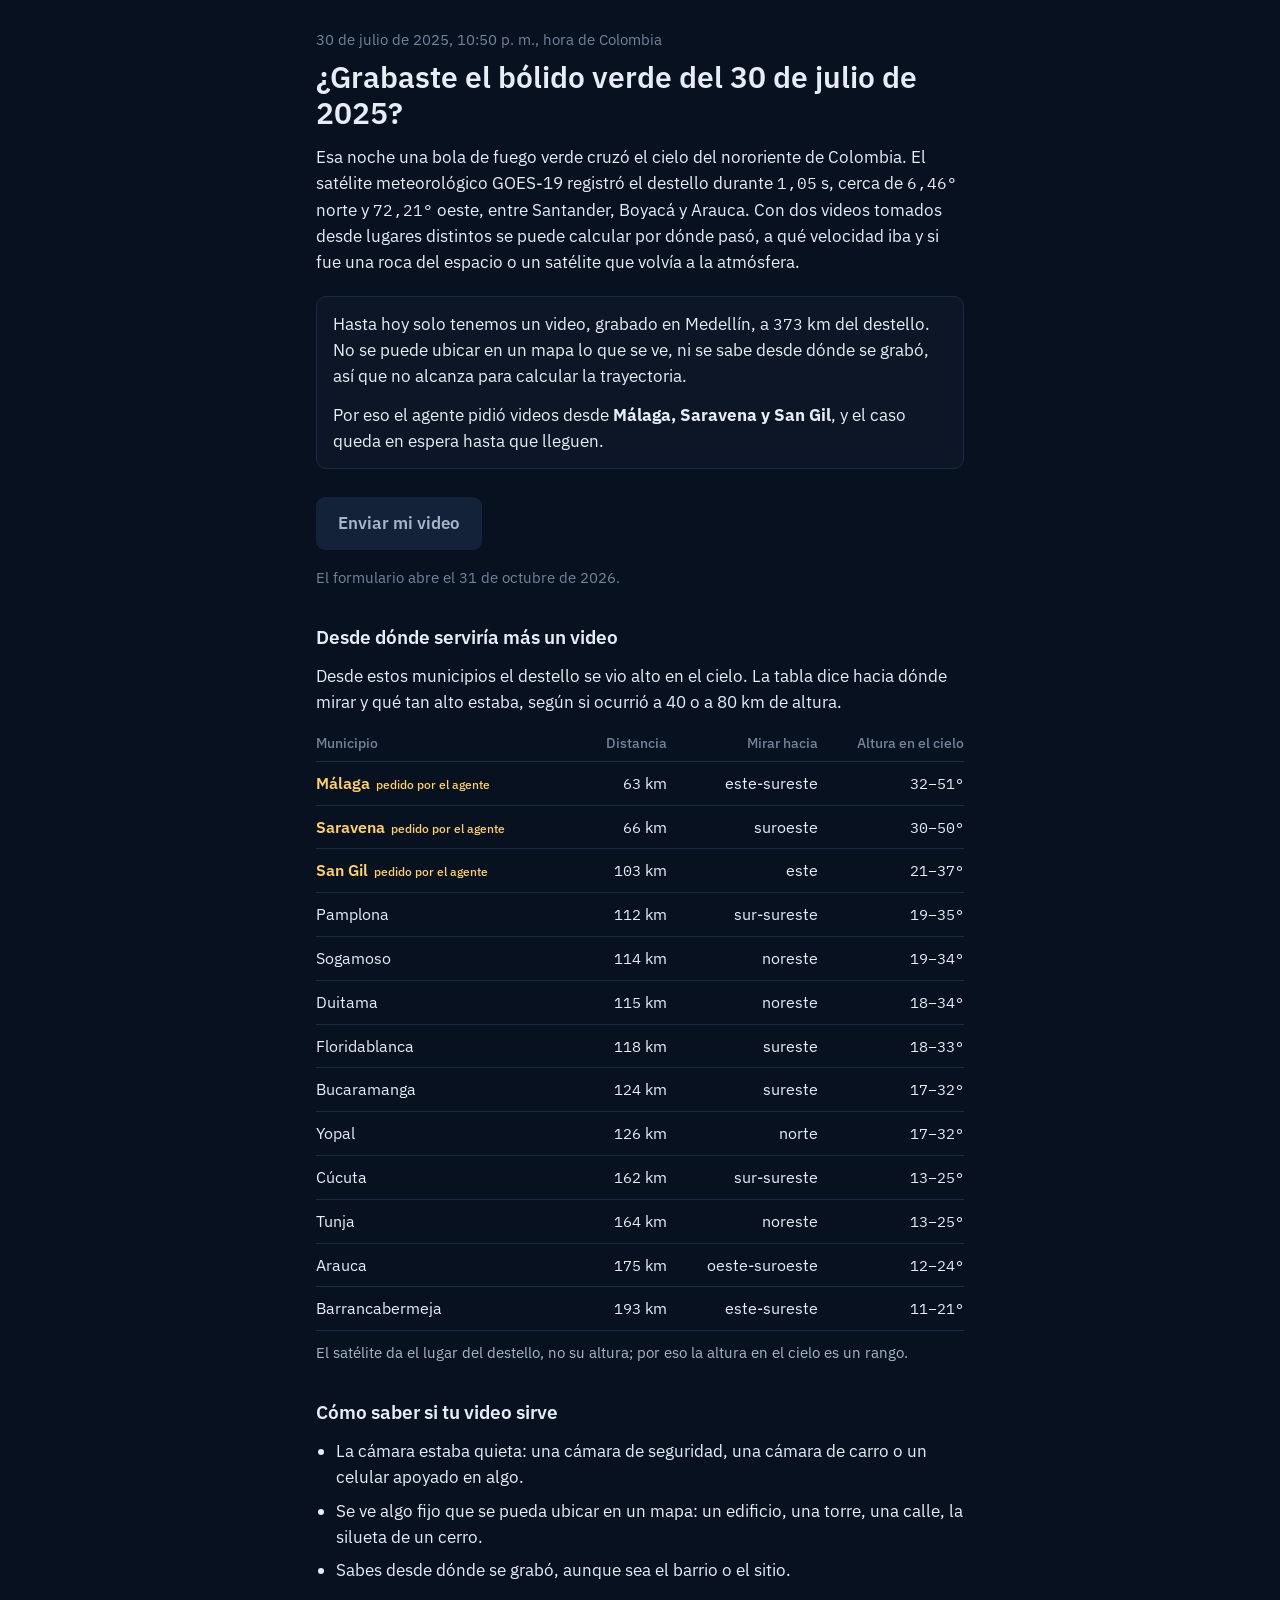
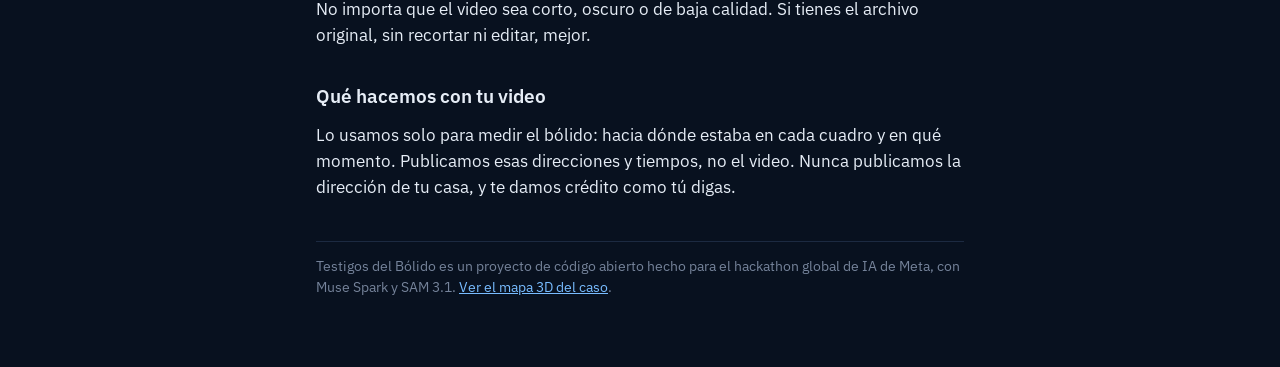
==== web/enviar.html @ 01d88acb "Witness page in Spanish (web/enviar.html): what happened, what the agent asked for and from where, h" ====
<!doctype html>
<html lang="es">
<head>
<meta charset="utf-8">
<meta name="viewport" content="width=device-width, initial-scale=1">
<title>¿Grabaste el bólido?</title>
<meta name="description" content="Si grabaste el bólido verde del 30 de julio de 2025 en Colombia, tu video puede ayudar a calcular su trayectoria y saber si fue un meteoro o un satélite.">
<link rel="preconnect" href="https://fonts.googleapis.com">
<link rel="preconnect" href="https://fonts.gstatic.com" crossorigin>
<link rel="stylesheet" href="https://fonts.googleapis.com/css2?family=IBM+Plex+Mono:wght@400;500&family=IBM+Plex+Sans:wght@400;500;600&display=swap">
<style>
:root {
  color-scheme: dark;
  --bg: #08111f; --surface: #0d1626; --raise: #132238; --line: #1c2a41;
  --ink: #e6edf6; --ink-2: #a8b5c7; --ink-3: #75839a; --accent: #78bcff; --asked: #ffd166;
  --sans: "IBM Plex Sans", system-ui, -apple-system, "Segoe UI", sans-serif;
  --mono: "IBM Plex Mono", ui-monospace, "SF Mono", Menlo, monospace;
}
* { box-sizing: border-box; }
html, body { margin: 0; background: var(--bg); color: var(--ink); font: 17px/1.55 var(--sans); }
main { max-width: 680px; margin: 0 auto; padding: 28px 16px 56px; }
h1 { font-size: 30px; line-height: 1.18; font-weight: 600; margin: 0 0 14px; }
h2 { font-size: 19px; font-weight: 600; margin: 34px 0 10px; }
p { margin: 0 0 12px; }
a { color: var(--accent); }
.when { color: var(--ink-3); font-size: 15px; margin: 0 0 8px; }
.num { font-family: var(--mono); font-size: 0.94em; }
.status { background: var(--surface); border: 1px solid var(--line); border-radius: 10px; padding: 14px 16px; margin: 20px 0; }
.status p:last-child { margin: 0; }
.send { display: inline-block; margin: 8px 0 4px; padding: 13px 22px; border-radius: 9px; background: var(--accent); color: #06101e;
  font-weight: 600; text-decoration: none; }
.send[aria-disabled="true"] { background: var(--raise); color: var(--ink-2); cursor: default; }
.soon { color: var(--ink-3); font-size: 15px; }
table { width: 100%; border-collapse: collapse; font-size: 16px; }
th { text-align: left; font-weight: 500; color: var(--ink-3); font-size: 14px; padding: 6px 8px 6px 0; border-bottom: 1px solid var(--line); }
td { padding: 9px 8px 9px 0; border-bottom: 1px solid var(--line); vertical-align: top; }
td.r, th.r { text-align: right; padding-right: 0; }
tr.asked td:first-child { color: var(--asked); font-weight: 600; }
.tag { display: inline-block; margin-left: 6px; font-size: 12px; font-weight: 500; color: var(--asked); }
ul { padding-left: 20px; margin: 0 0 12px; }
li { margin-bottom: 7px; }
.note { color: var(--ink-2); font-size: 15px; }
footer { margin-top: 40px; color: var(--ink-3); font-size: 14px; border-top: 1px solid var(--line); padding-top: 14px; }
</style>
</head>
<body>
<main>
  <p class="when" id="when">30 de julio de 2025, 10:50 p. m., hora de Colombia</p>
  <h1>¿Grabaste el bólido verde del 30 de julio de 2025?</h1>
  <p>Esa noche una bola de fuego verde cruzó el cielo del nororiente de Colombia. El satélite meteorológico GOES-19
  registró el destello <span id="flash"></span>. Con dos videos tomados desde lugares distintos se puede calcular por
  dónde pasó, a qué velocidad iba y si fue una roca del espacio o un satélite que volvía a la atmósfera.</p>

  <div class="status" id="status">
    <p>Hasta hoy solo tenemos un video, grabado en Medellín, y no alcanza para calcular la trayectoria.</p>
  </div>

  <p><a class="send" id="send" href="#" aria-disabled="true">Enviar mi video</a></p>
  <p class="soon" id="soon">El formulario abre el 31 de octubre de 2026.</p>

  <h2>Desde dónde serviría más un video</h2>
  <p>Desde estos municipios el destello se vio alto en el cielo. La tabla dice hacia dónde mirar y qué tan alto estaba,
  según si ocurrió a 40 o a 80 km de altura.</p>
  <table>
    <thead><tr><th>Municipio</th><th class="r">Distancia</th><th class="r">Mirar hacia</th><th class="r">Altura en el cielo</th></tr></thead>
    <tbody id="towns"></tbody>
  </table>
  <p class="note" style="margin-top:10px">El satélite da el lugar del destello, no su altura; por eso la altura en el cielo es un rango.</p>

  <h2>Cómo saber si tu video sirve</h2>
  <ul>
    <li>La cámara estaba quieta: una cámara de seguridad, una cámara de carro o un celular apoyado en algo.</li>
    <li>Se ve algo fijo que se pueda ubicar en un mapa: un edificio, una torre, una calle, la silueta de un cerro.</li>
    <li>Sabes desde dónde se grabó, aunque sea el barrio o el sitio.</li>
  </ul>
  <p>No importa que el video sea corto, oscuro o de baja calidad. Si tienes el archivo original, sin recortar ni
  editar, mejor.</p>

  <h2>Qué hacemos con tu video</h2>
  <p>Lo usamos solo para medir el bólido: hacia dónde estaba en cada cuadro y en qué momento. Publicamos esas
  direcciones y tiempos, no el video. Nunca publicamos la dirección de tu casa, y te damos crédito como tú digas.</p>

  <footer>
    <p>Testigos del Bólido es un proyecto de código abierto hecho para el hackathon global de IA de Meta, con
    Muse Spark y SAM 3.1. <a href="./">Ver el mapa 3D del caso</a>.</p>
  </footer>
</main>
<script src="enviar.js"></script>
</body>
</html>
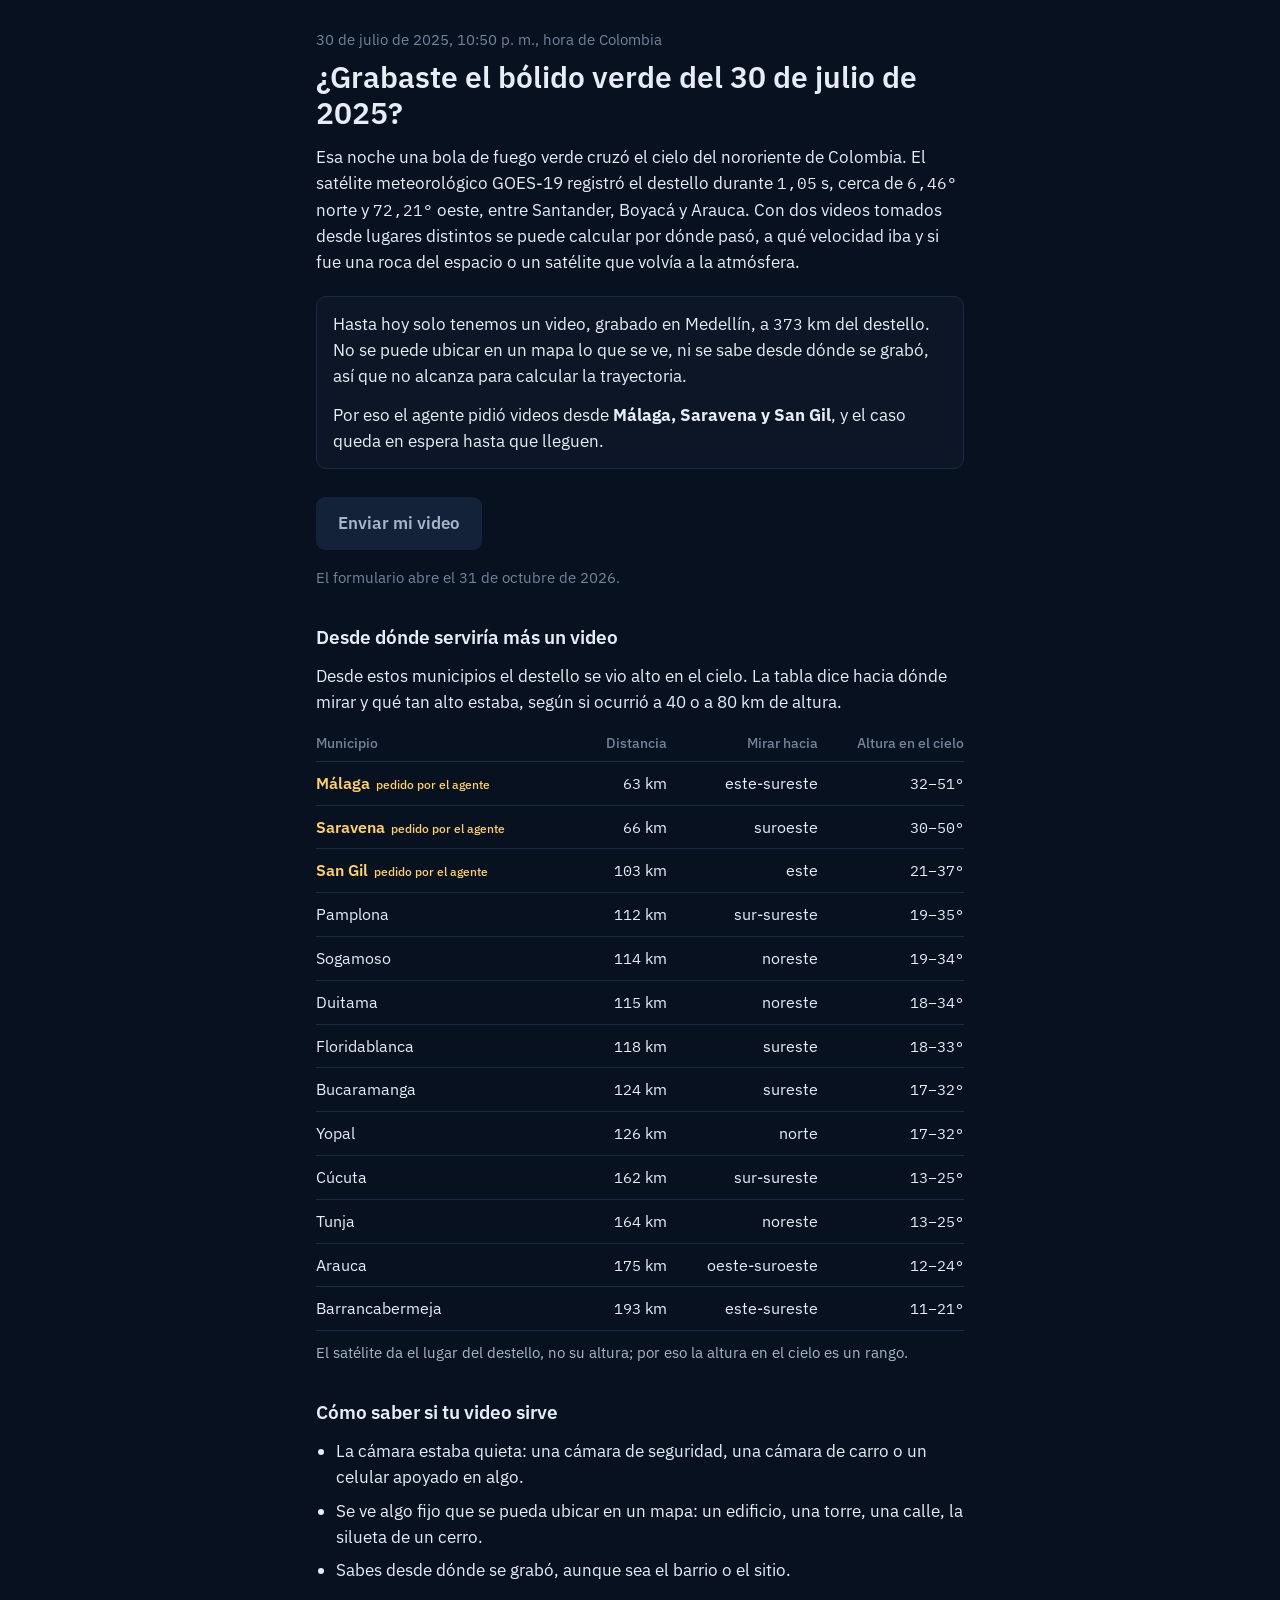
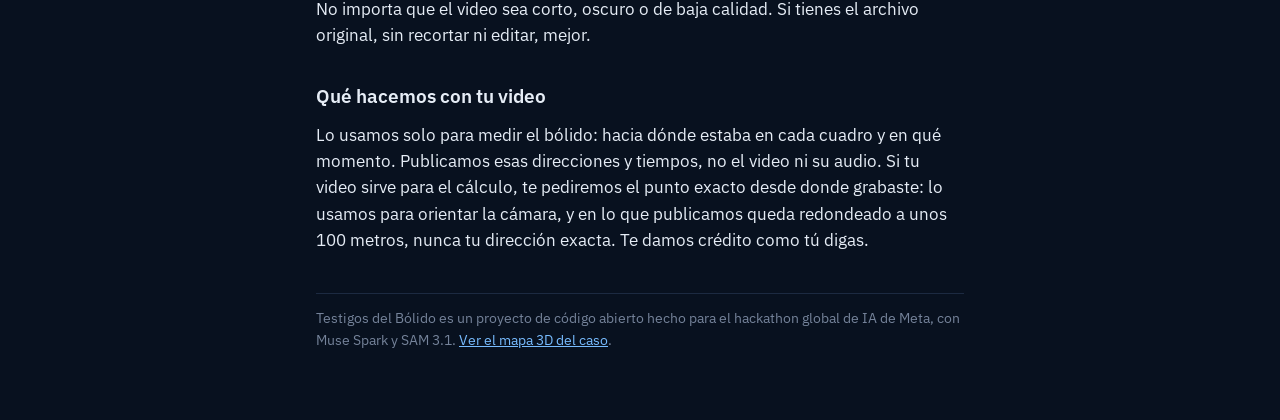
==== commit afbd445a: "Witness page: the privacy promise says what the method can keep, the filming spot published rounded " ====
--- a/web/enviar.html
+++ b/web/enviar.html
@@ -78,7 +78,9 @@
 
   <h2>Qué hacemos con tu video</h2>
   <p>Lo usamos solo para medir el bólido: hacia dónde estaba en cada cuadro y en qué momento. Publicamos esas
-  direcciones y tiempos, no el video. Nunca publicamos la dirección de tu casa, y te damos crédito como tú digas.</p>
+  direcciones y tiempos, no el video ni su audio. Si tu video sirve para el cálculo, te pediremos el punto exacto
+  desde donde grabaste: lo usamos para orientar la cámara, y en lo que publicamos queda redondeado a unos 100 metros,
+  nunca tu dirección exacta. Te damos crédito como tú digas.</p>
 
   <footer>
     <p>Testigos del Bólido es un proyecto de código abierto hecho para el hackathon global de IA de Meta, con
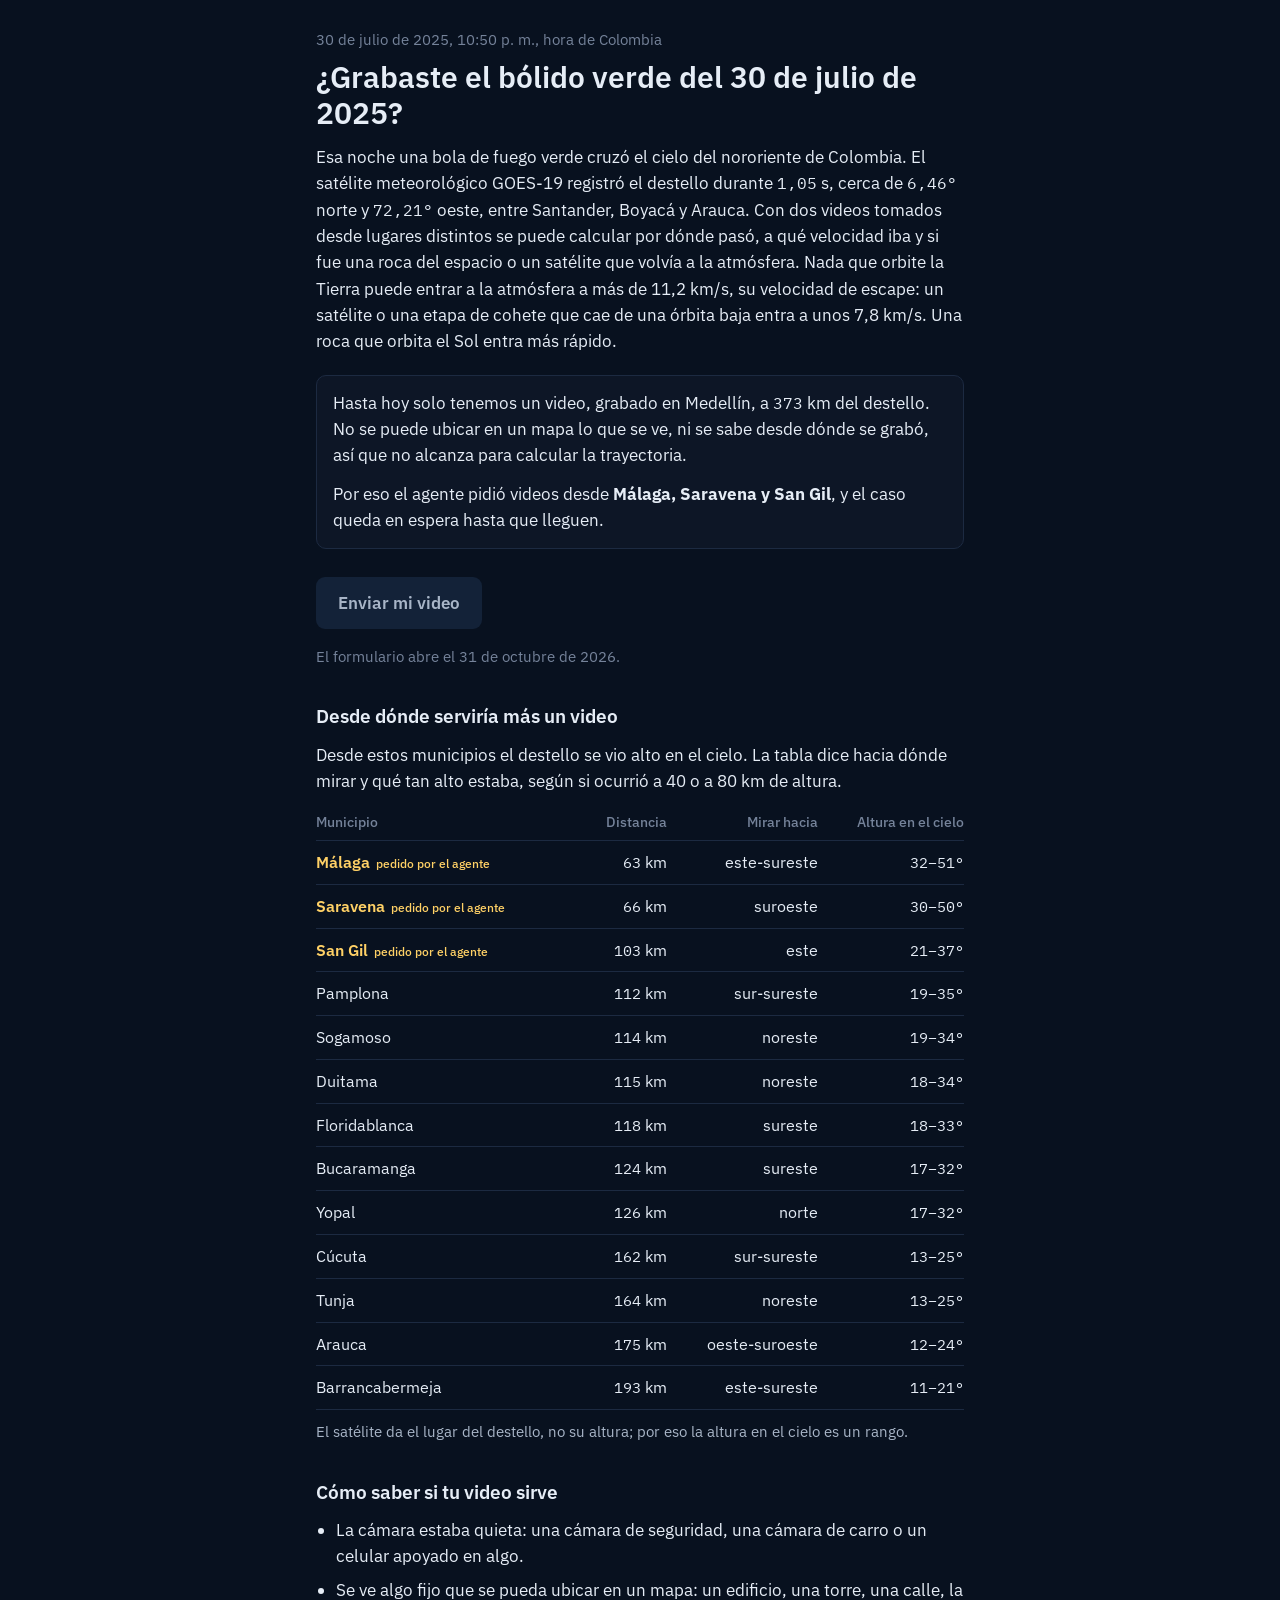
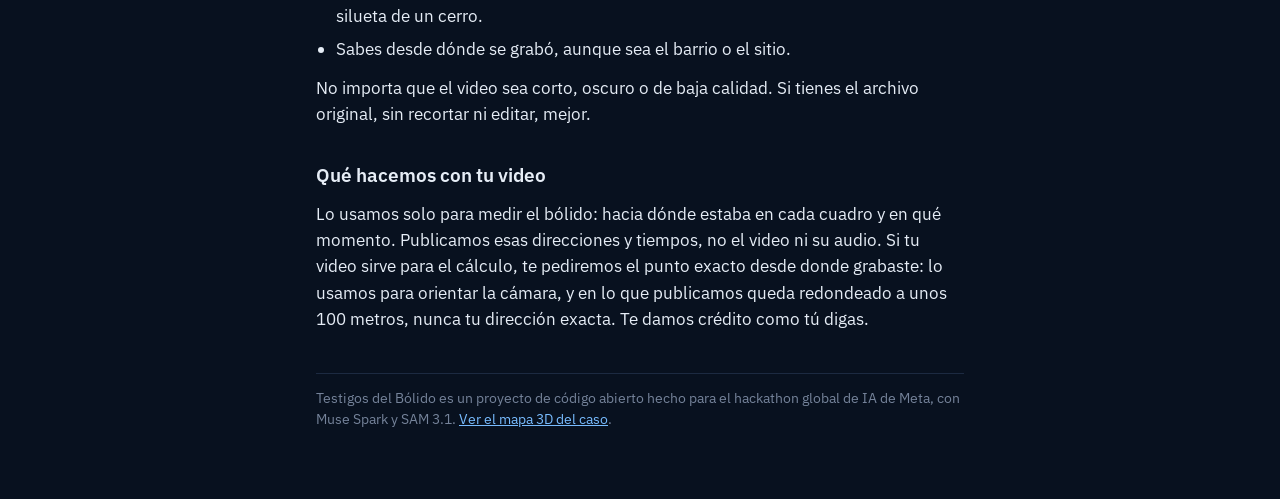
==== commit 1fa75a2e: "Everyday terms: the stretch the two Chelyabinsk cameras saw is 246 km long, about as far as Bogotá i" ====
--- a/web/enviar.html
+++ b/web/enviar.html
@@ -49,7 +49,9 @@
   <h1>¿Grabaste el bólido verde del 30 de julio de 2025?</h1>
   <p>Esa noche una bola de fuego verde cruzó el cielo del nororiente de Colombia. El satélite meteorológico GOES-19
   registró el destello <span id="flash"></span>. Con dos videos tomados desde lugares distintos se puede calcular por
-  dónde pasó, a qué velocidad iba y si fue una roca del espacio o un satélite que volvía a la atmósfera.</p>
+  dónde pasó, a qué velocidad iba y si fue una roca del espacio o un satélite que volvía a la atmósfera. Nada que orbite la
+  Tierra puede entrar a la atmósfera a más de 11,2 km/s, su velocidad de escape: un satélite o una etapa de cohete que cae
+  de una órbita baja entra a unos 7,8 km/s. Una roca que orbita el Sol entra más rápido.</p>
 
   <div class="status" id="status">
     <p>Hasta hoy solo tenemos un video, grabado en Medellín, y no alcanza para calcular la trayectoria.</p>
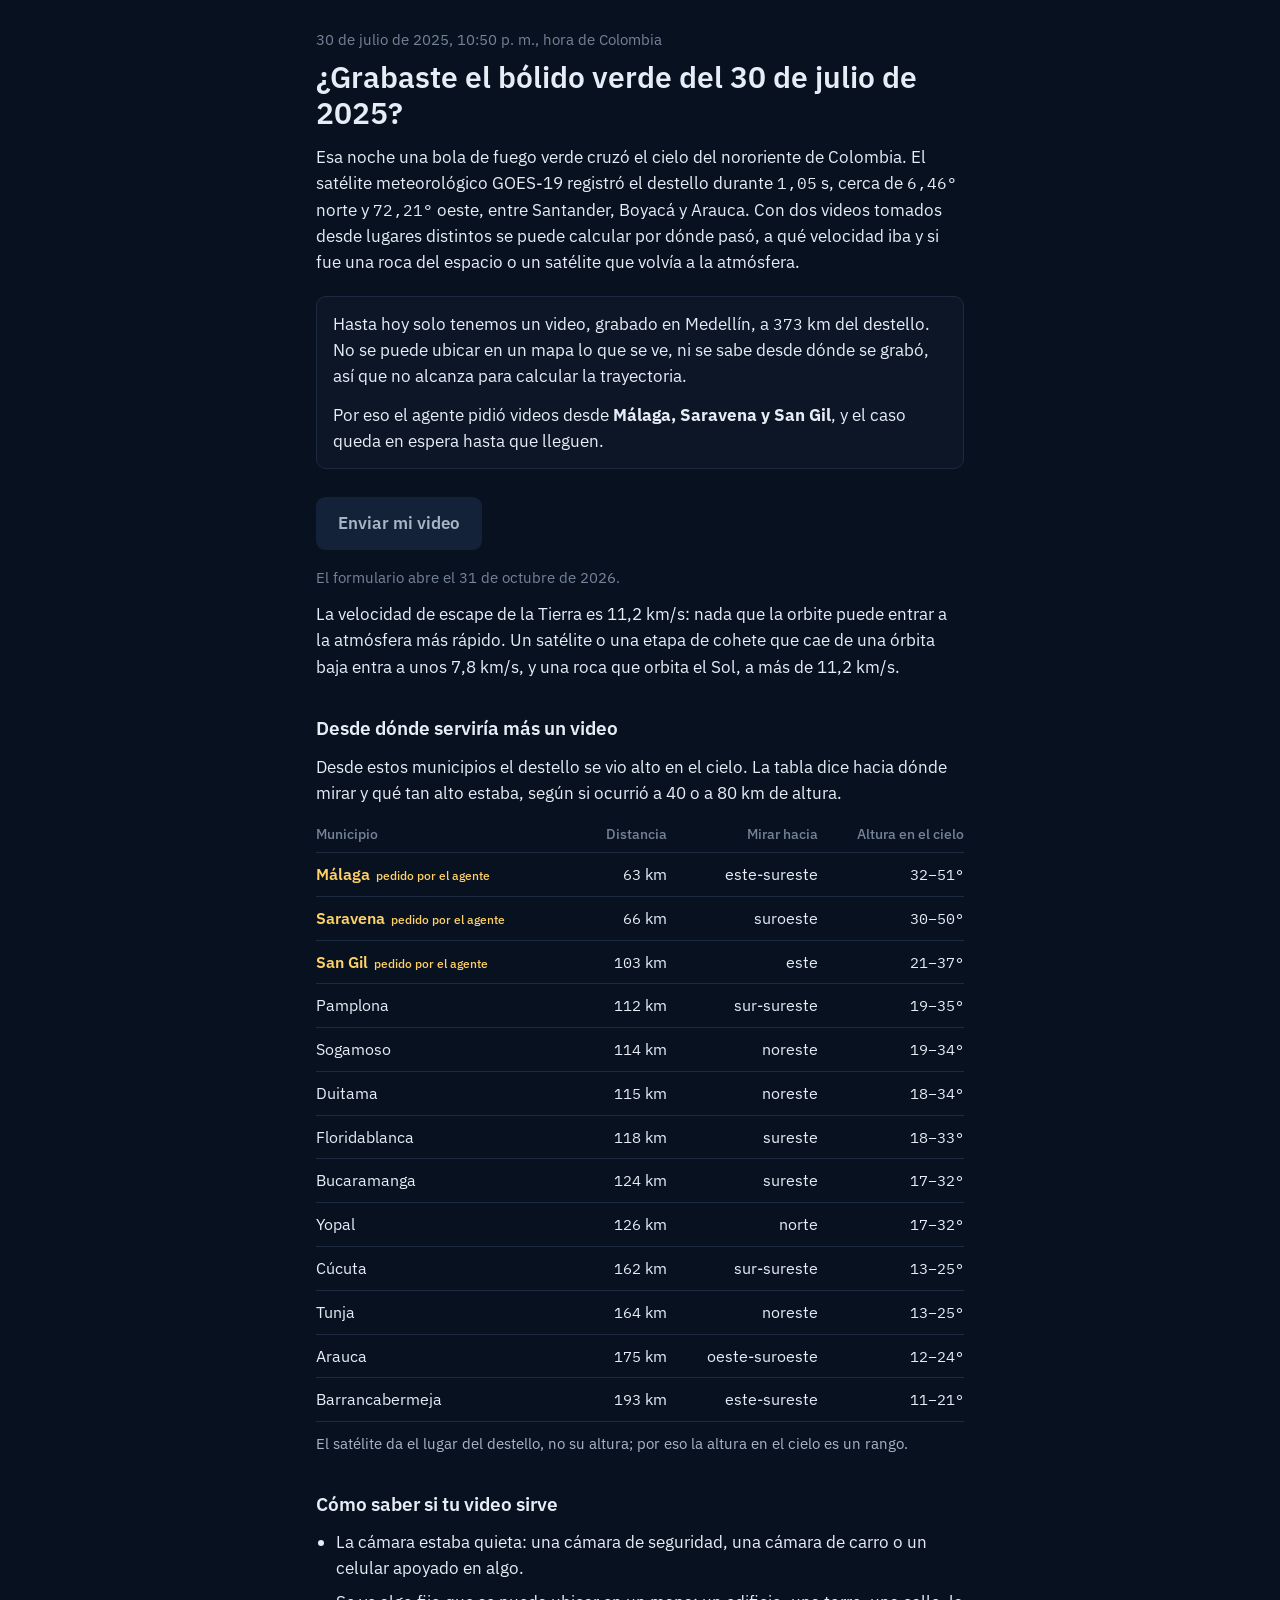
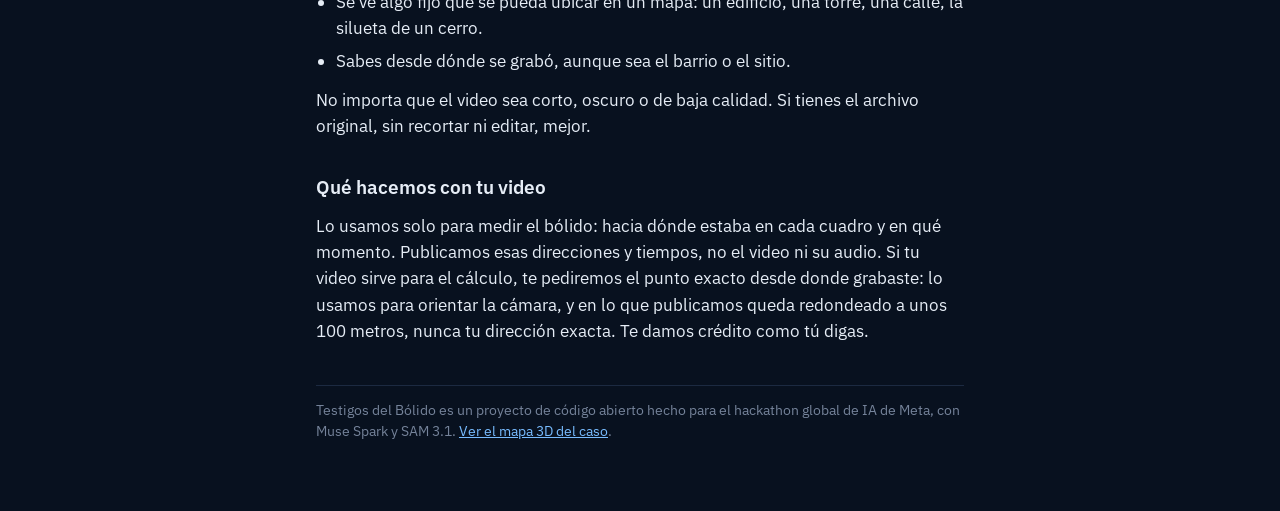
==== commit 4847fad8: "Everyday terms, after an independent check: the 246 km stretch is set beside the 13.7 s Kamensk-Ural" ====
--- a/web/enviar.html
+++ b/web/enviar.html
@@ -49,9 +49,7 @@
   <h1>¿Grabaste el bólido verde del 30 de julio de 2025?</h1>
   <p>Esa noche una bola de fuego verde cruzó el cielo del nororiente de Colombia. El satélite meteorológico GOES-19
   registró el destello <span id="flash"></span>. Con dos videos tomados desde lugares distintos se puede calcular por
-  dónde pasó, a qué velocidad iba y si fue una roca del espacio o un satélite que volvía a la atmósfera. Nada que orbite la
-  Tierra puede entrar a la atmósfera a más de 11,2 km/s, su velocidad de escape: un satélite o una etapa de cohete que cae
-  de una órbita baja entra a unos 7,8 km/s. Una roca que orbita el Sol entra más rápido.</p>
+  dónde pasó, a qué velocidad iba y si fue una roca del espacio o un satélite que volvía a la atmósfera.</p>
 
   <div class="status" id="status">
     <p>Hasta hoy solo tenemos un video, grabado en Medellín, y no alcanza para calcular la trayectoria.</p>
@@ -59,6 +57,10 @@
 
   <p><a class="send" id="send" href="#" aria-disabled="true">Enviar mi video</a></p>
   <p class="soon" id="soon">El formulario abre el 31 de octubre de 2026.</p>
+
+  <p>La velocidad de escape de la Tierra es 11,2&nbsp;km/s: nada que la orbite puede entrar a la atmósfera más rápido. Un
+  satélite o una etapa de cohete que cae de una órbita baja entra a unos 7,8&nbsp;km/s, y una roca que orbita el Sol, a más
+  de 11,2&nbsp;km/s.</p>
 
   <h2>Desde dónde serviría más un video</h2>
   <p>Desde estos municipios el destello se vio alto en el cielo. La tabla dice hacia dónde mirar y qué tan alto estaba,
